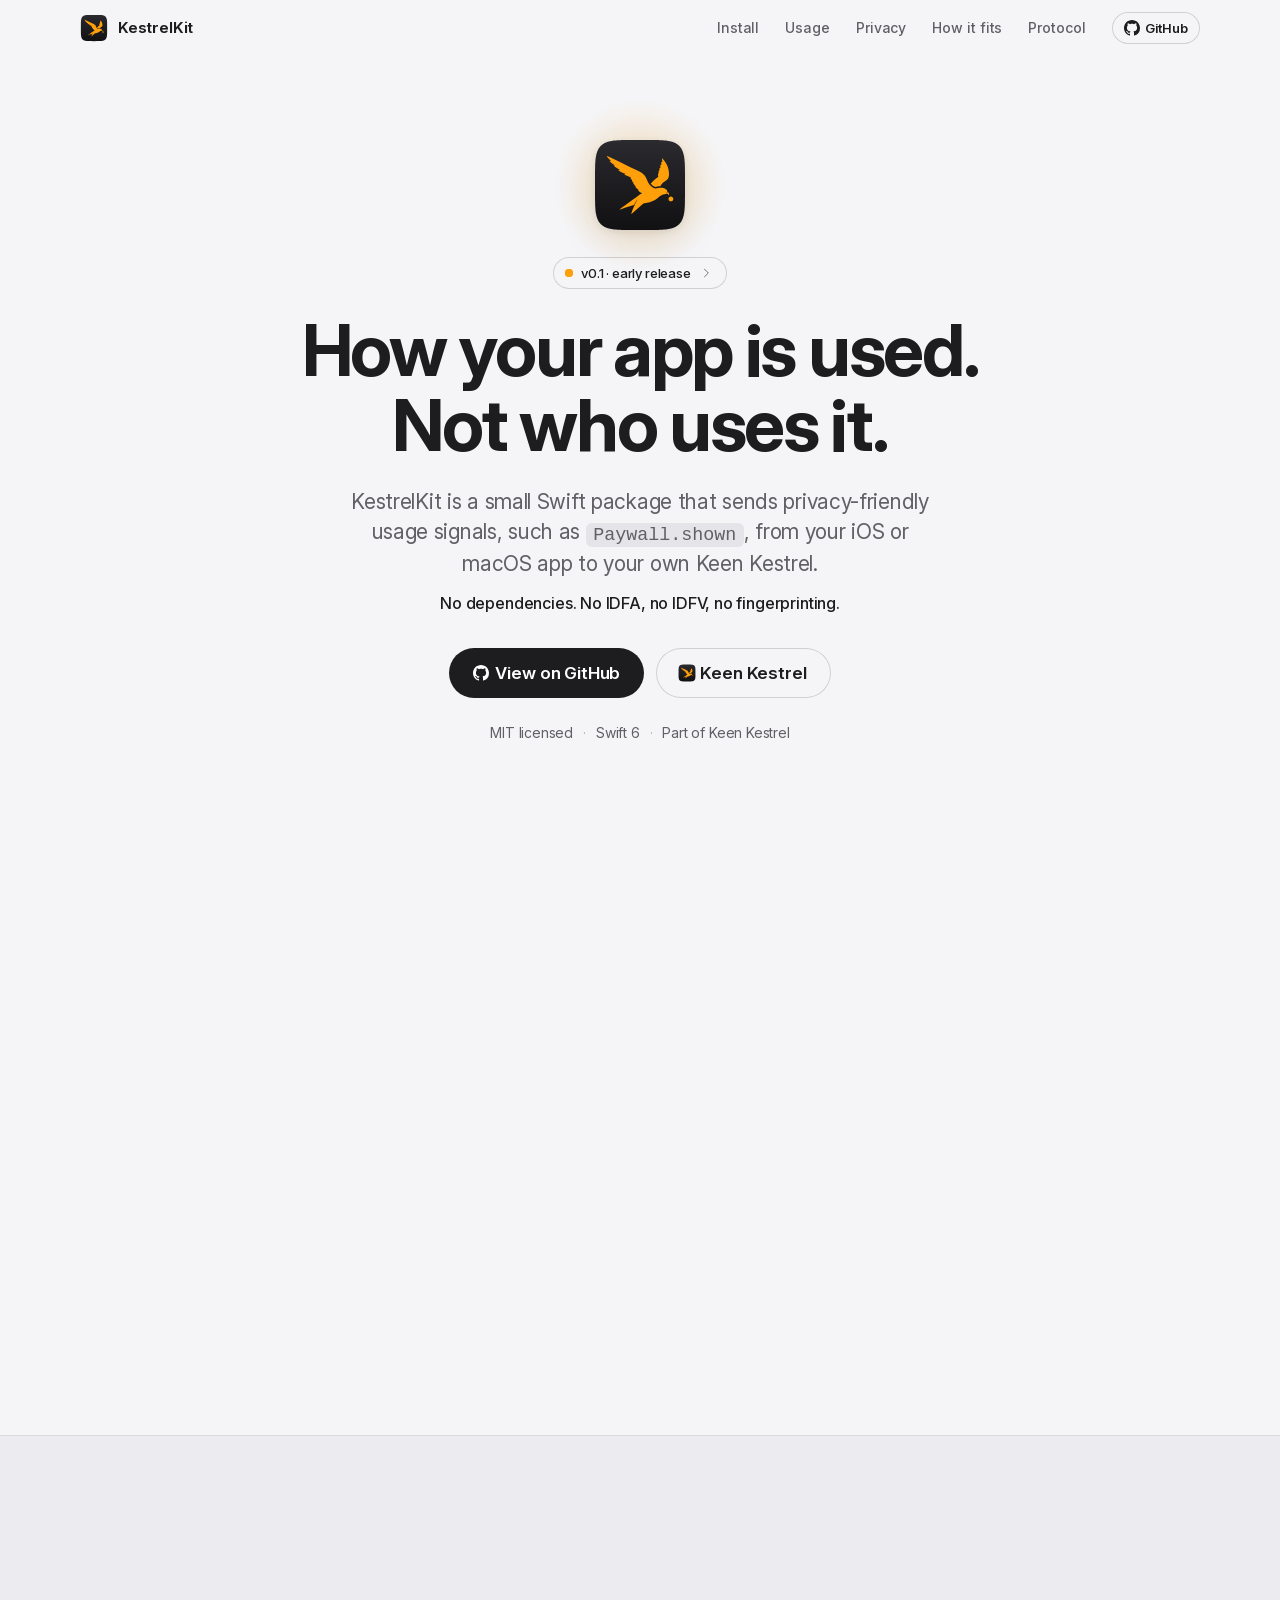
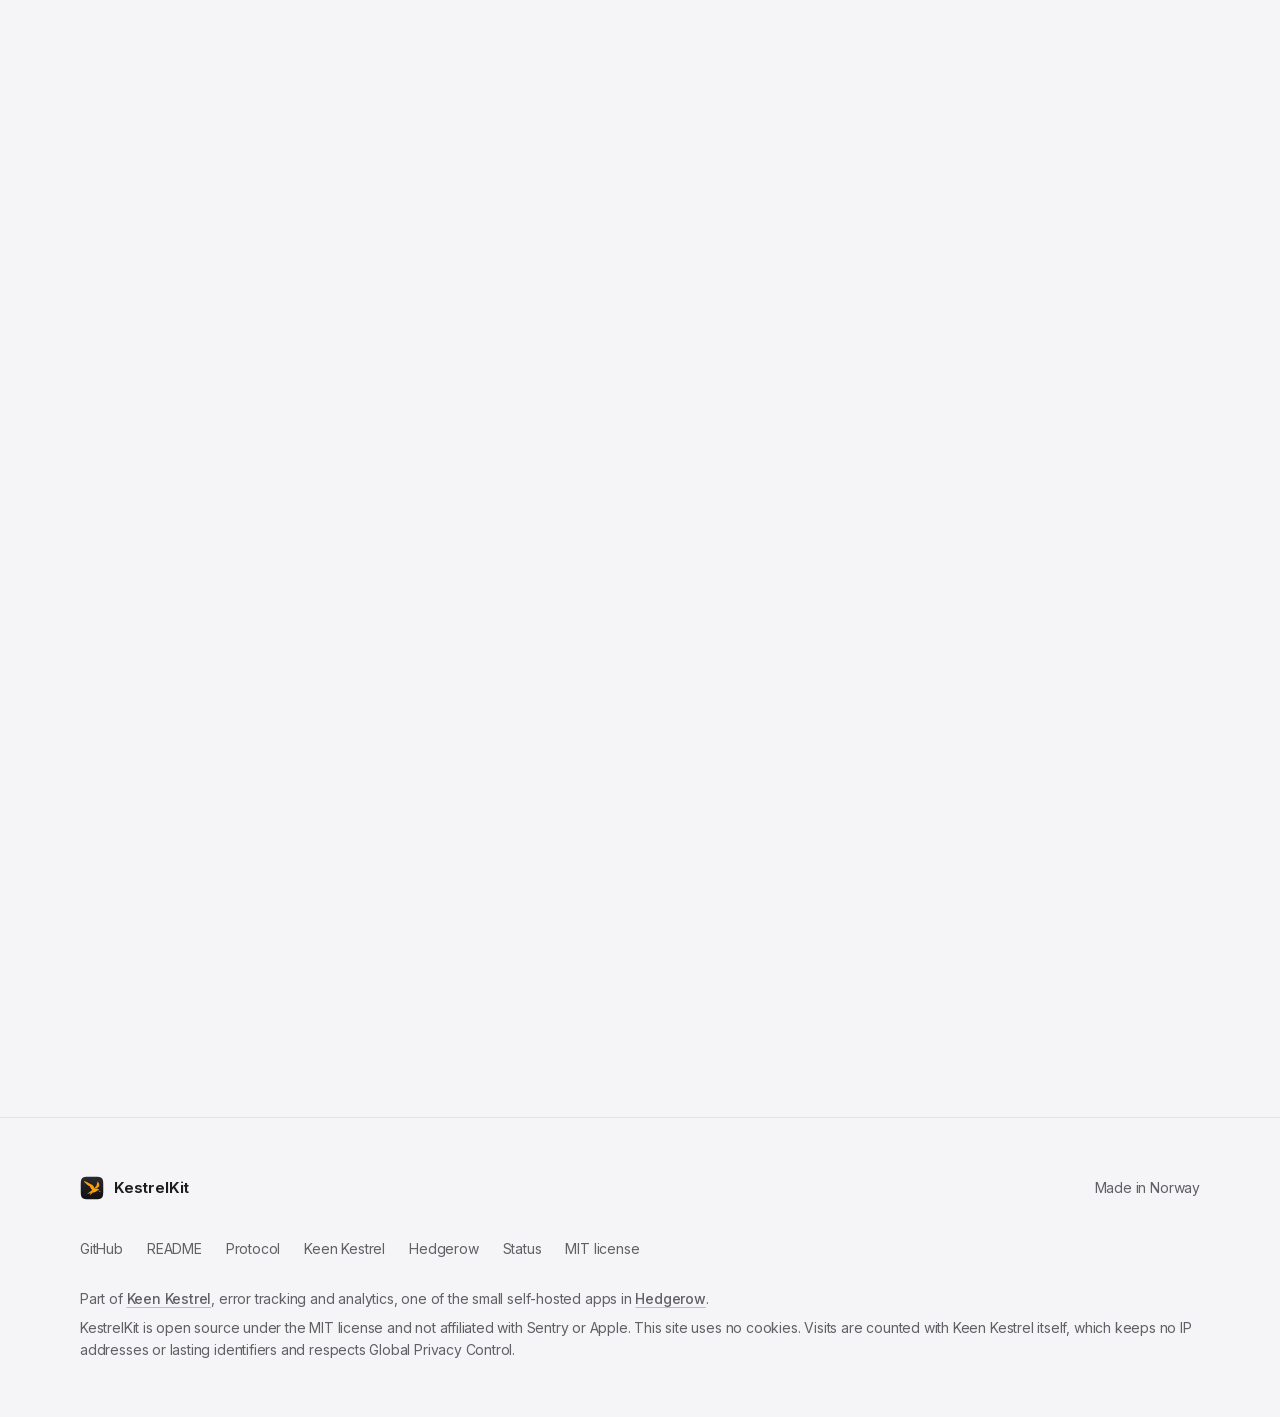
==== site/index.html @ 0e748fa4 "docs(site): add the KestrelKit landing page and Pages deploy A one-page site for https://hedgerow.to" ====
<!doctype html>
<html lang="en">
  <head>
    <meta charset="utf-8" />
    <meta name="viewport" content="width=device-width, initial-scale=1, viewport-fit=cover" />
    <meta
      http-equiv="Content-Security-Policy"
      content="default-src 'none'; script-src 'self' 'sha256-WZRJfWvsnNCPcxzZwvyhovnZGqhZaC+8gPGPRbx6wTk=' https://kestrel.hedgerow.tools; style-src 'self'; img-src 'self'; font-src 'self'; connect-src https://kestrel.hedgerow.tools; base-uri 'self'; form-action 'none'"
    />
    <title>KestrelKit — privacy-friendly app analytics for Keen Kestrel</title>
    <meta
      name="description"
      content="KestrelKit is a small Swift package with no dependencies that sends privacy-friendly usage signals from your iOS or macOS app to your own Keen Kestrel. Early release."
    />
    <script>document.documentElement.classList.add("js");</script>
    <link rel="canonical" href="https://hedgerow.tools/KestrelKit/" />
    <link rel="icon" href="favicon.svg" type="image/svg+xml" />
    <link rel="icon" href="favicon.png" type="image/png" sizes="48x48" />
    <link rel="apple-touch-icon" href="apple-touch-icon.png" />
    <meta name="color-scheme" content="light dark" />
    <meta name="theme-color" content="#0b0b0d" media="(prefers-color-scheme: dark)" />
    <meta name="theme-color" content="#f5f5f7" media="(prefers-color-scheme: light)" />
    <meta property="og:type" content="website" />
    <meta property="og:url" content="https://hedgerow.tools/KestrelKit/" />
    <meta property="og:site_name" content="KestrelKit" />
    <meta property="og:title" content="KestrelKit — privacy-friendly app analytics for Keen Kestrel" />
    <meta
      property="og:description"
      content="A dependency-free Swift package that sends usage signals from your app to your own Keen Kestrel. No IDFA, no IDFV, works offline. Early release."
    />
    <meta property="og:image" content="https://hedgerow.tools/KestrelKit/og-image.png" />
    <meta property="og:image:type" content="image/png" />
    <meta property="og:image:width" content="1200" />
    <meta property="og:image:height" content="630" />
    <meta property="og:image:alt" content="The Keen Kestrel logo, an amber kestrel on a dark tile, with the tagline “Know what broke. See how it’s used.”" />
    <meta name="twitter:card" content="summary_large_image" />
    <meta name="twitter:title" content="KestrelKit — privacy-friendly app analytics for Keen Kestrel" />
    <meta
      name="twitter:description"
      content="A dependency-free Swift package that sends usage signals from your app to your own Keen Kestrel. No IDFA, no IDFV, works offline. Early release."
    />
    <meta name="twitter:image" content="https://hedgerow.tools/KestrelKit/og-image.png" />
    <link rel="preload" href="fonts/InterVariable.woff2" as="font" type="font/woff2" crossorigin />
    <link rel="stylesheet" href="styles.css" />
    <script type="application/ld+json">
      {
        "@context": "https://schema.org",
        "@type": "SoftwareSourceCode",
        "name": "KestrelKit",
        "description": "A Swift package with no dependencies that sends privacy-friendly app analytics signals to a self-hosted Keen Kestrel. Early release.",
        "url": "https://hedgerow.tools/KestrelKit/",
        "codeRepository": "https://github.com/Ferdinand99/KestrelKit",
        "programmingLanguage": "Swift",
        "runtimePlatform": "iOS, macOS, tvOS, watchOS, visionOS",
        "image": "https://hedgerow.tools/KestrelKit/og-image.png",
        "license": "https://github.com/Ferdinand99/KestrelKit/blob/main/LICENSE",
        "sameAs": ["https://github.com/Ferdinand99/KestrelKit"]
      }
    </script>
    <script src="app.js" defer></script>
    <script defer src="https://kestrel.hedgerow.tools/js/k.js" data-key="90daafcccde19016b43c733b040b6863"></script>
  </head>
  <body>
    <svg width="0" height="0" class="vh" aria-hidden="true" focusable="false">
      <symbol id="gh" viewBox="0 0 16 16">
        <path d="M8 0C3.58 0 0 3.58 0 8c0 3.54 2.29 6.53 5.47 7.59.4.07.55-.17.55-.38 0-.19-.01-.82-.01-1.49-2.01.37-2.53-.49-2.69-.94-.09-.23-.48-.94-.82-1.13-.28-.15-.68-.52-.01-.53.63-.01 1.08.58 1.23.82.72 1.21 1.87.87 2.33.66.07-.52.28-.87.51-1.07-1.78-.2-3.64-.89-3.64-3.95 0-.87.31-1.59.82-2.15-.08-.2-.36-1.02.08-2.12 0 0 .67-.21 2.2.82.64-.18 1.32-.27 2-.27.68 0 1.36.09 2 .27 1.53-1.04 2.2-.82 2.2-.82.44 1.1.16 1.92.08 2.12.51.56.82 1.27.82 2.15 0 3.07-1.87 3.75-3.65 3.95.29.25.54.73.54 1.48 0 1.07-.01 1.93-.01 2.2 0 .21.15.46.55.38A8.01 8.01 0 0 0 16 8c0-4.42-3.58-8-8-8z" />
      </symbol>
    </svg>

    <a class="skip" href="#main">Skip to content</a>

    <header class="topbar" id="top">
      <div class="wrap topbar-inner">
        <a class="brand" href="#top">
          <img src="favicon.svg" alt="" width="28" height="28" />
          <span>KestrelKit</span>
        </a>

        <button class="nav-toggle" type="button" aria-label="Menu" aria-expanded="false" aria-controls="topnav" hidden>
          <span></span><span></span>
        </button>

        <nav class="topnav" id="topnav" aria-label="Main">
          <a class="topnav-link" href="#install">Install</a>
          <a class="topnav-link" href="#usage">Usage</a>
          <a class="topnav-link" href="#privacy">Privacy</a>
          <a class="topnav-link" href="#fit">How it fits</a>
          <a class="topnav-link" href="https://github.com/Ferdinand99/KestrelKit/blob/main/docs/protocol.md">Protocol</a>
          <a class="btn btn-ghost btn-sm" href="https://github.com/Ferdinand99/KestrelKit" aria-label="KestrelKit on GitHub">
            <svg class="gh-mark" aria-hidden="true"><use href="#gh"></use></svg>
            <span>GitHub</span>
          </a>
        </nav>
      </div>
    </header>

    <main id="main">
      <!-- Hero ============================================================ -->
      <section class="hero" aria-labelledby="hero-title">
        <div class="wrap">
          <div class="hero-copy">
            <div class="hero-icon">
              <img src="favicon.svg" width="96" height="96" alt="" />
            </div>
            <a class="live-pill" href="#install">
              <span class="dot is-live" aria-hidden="true"></span>
              <span>v0.1 · early release</span>
              <svg class="icon" aria-hidden="true"><use href="assets/icons.svg#chevron-right"></use></svg>
            </a>
            <h1 class="display" id="hero-title">How your app is used.<br class="br-wide" /> Not who uses it.</h1>
            <p class="lead">
              KestrelKit is a small Swift package that sends privacy-friendly usage signals, such as
              <code>Paywall.shown</code>, from your iOS or macOS app to your own Keen Kestrel.
            </p>
            <p class="hero-fine">No dependencies. No IDFA, no IDFV, no fingerprinting.</p>
            <div class="hero-actions">
              <a class="btn btn-primary btn-lg" href="https://github.com/Ferdinand99/KestrelKit">
                <svg class="gh-mark" aria-hidden="true"><use href="#gh"></use></svg>
                <span>View on GitHub</span>
              </a>
              <a class="btn btn-ghost btn-lg" href="https://hedgerow.tools/Keen-Kestrel/">
                <img src="favicon.svg" class="icon" alt="" width="20" height="20" />
                <span>Keen Kestrel</span>
              </a>
            </div>
            <p class="hero-meta"><span>MIT licensed</span><span>Swift 6</span><span>Part of Keen Kestrel</span></p>
          </div>
        </div>
      </section>

      <!-- Install ========================================================= -->
      <section class="section" id="install" aria-labelledby="install-title">
        <div class="wrap">
          <div class="split">
            <header class="split-copy reveal">
              <p class="eyebrow">Install</p>
              <h2 class="headline" id="install-title">One package, nothing else.</h2>
              <p class="sub">
                In Xcode, choose <strong>File › Add Package Dependencies…</strong> and enter the
                repository URL, or add it to your <code>Package.swift</code>.
              </p>
              <ul class="chips sdk-chips" aria-label="Platforms">
                <li class="chip">iOS 15</li>
                <li class="chip">macOS 12</li>
                <li class="chip">tvOS 15</li>
                <li class="chip">watchOS 9</li>
                <li class="chip">visionOS 1</li>
              </ul>
              <p class="split-note">
                Swift 6 with strict concurrency, and a privacy manifest included. Needs
                <strong>Keen Kestrel v0.2</strong> or later, the first version with app analytics.
              </p>
            </header>

            <div class="split-art reveal">
              <div class="code-card">
                <div class="code-head">
                  <span>Xcode › Add Package Dependencies…</span>
                </div>
                <pre tabindex="0" role="region" translate="no" aria-label="The package URL"><code>https://github.com/Ferdinand99/KestrelKit</code></pre>
              </div>

              <div class="code-card">
                <div class="code-head">
                  <span>Package.swift</span>
                  <span class="pill status-accent"><span class="dot"></span>0.1.0</span>
                </div>
                <pre tabindex="0" role="region" translate="no" aria-label="Example: adding KestrelKit to Package.swift"><code>dependencies: [
    .package(url: <span class="s">"https://github.com/Ferdinand99/KestrelKit"</span>, from: <span class="s">"0.1.0"</span>),
],
targets: [
    .target(
        name: <span class="s">"MyApp"</span>,
        dependencies: [.product(name: <span class="s">"KestrelKit"</span>, package: <span class="s">"KestrelKit"</span>)]
    ),
]</code></pre>
              </div>
            </div>
          </div>
        </div>
      </section>

      <!-- Usage =========================================================== -->
      <section class="section section-alt" id="usage" aria-labelledby="usage-title">
        <div class="wrap">
          <div class="split">
            <header class="split-copy reveal">
              <p class="eyebrow">Usage</p>
              <h2 class="headline" id="usage-title">Configure once. Send signals.</h2>
              <p class="sub">
                Give KestrelKit your Kestrel’s address and the project’s key: the 32 hex characters at
                the start of the project’s DSN, on its settings page in Kestrel.
              </p>
              <p class="split-note">
                Every call returns at once and is safe from any thread. Signals are sent every
                30 seconds and when the app moves to the background; <code>await Kestrel.flush()</code>
                sends them right away. <code>App.launched</code> and <code>Session.started</code> are
                sent for you.
              </p>
              <p class="split-note">
                <strong>Kestrel.Configuration</strong> sets test mode, the flush interval, a default
                payload, the automatic signals and the size of the offline queue. The defaults suit
                most apps.
              </p>
            </header>

            <div class="split-art reveal">
              <div class="code-card">
                <div class="code-head">
                  <span>Quick start</span>
                </div>
                <pre tabindex="0" role="region" translate="no" aria-label="Example: configuring KestrelKit and sending signals"><code><span class="k">import</span> KestrelKit

Kestrel.configure(
    url: URL(string: <span class="s">"https://kestrel.example.com"</span>)!,
    key: <span class="s">"0123456789abcdef0123456789abcdef"</span>
)

Kestrel.signal(<span class="s">"Paywall.shown"</span>, payload: [<span class="s">"plan"</span>: <span class="s">"pro"</span>])
Kestrel.signal(<span class="s">"Export.finished"</span>, payload: [<span class="s">"pages"</span>: 12, <span class="s">"pdf"</span>: <span class="k">true</span>])</code></pre>
              </div>

              <div class="code-card">
                <div class="code-head">
                  <span>SwiftUI</span>
                </div>
                <pre tabindex="0" role="region" translate="no" aria-label="Example: configuring KestrelKit in a SwiftUI app"><code><span class="k">import</span> SwiftUI
<span class="k">import</span> KestrelKit

<span class="k">@main</span>
<span class="k">struct</span> MyApp: App {
    <span class="k">init</span>() {
        Kestrel.configure(
            url: URL(string: <span class="s">"https://kestrel.example.com"</span>)!,
            key: <span class="s">"0123456789abcdef0123456789abcdef"</span>,
            configuration: .init(defaultPayload: [<span class="s">"theme"</span>: <span class="s">"dark"</span>])
        )
    }

    <span class="k">var</span> body: <span class="k">some</span> Scene {
        WindowGroup { ContentView() }
    }
}</code></pre>
              </div>
            </div>
          </div>
        </div>
      </section>

      <!-- Privacy ========================================================= -->
      <section class="section" id="privacy" aria-labelledby="privacy-title">
        <div class="wrap">
          <header class="section-head reveal">
            <p class="eyebrow">Privacy</p>
            <h2 class="headline" id="privacy-title">Counts and trends, not profiles.</h2>
            <p class="sub">
              KestrelKit sends what a dashboard needs to count users, sessions, versions and devices,
              and nothing that says who someone is.
            </p>
          </header>

          <div class="ledger">
            <div class="card ledger-col reveal">
              <h4><svg class="icon" aria-hidden="true"><use href="assets/icons.svg#x-circle"></use></svg> Never collected</h4>
              <ul class="ticks">
                <li>The IDFA or the IDFV</li>
                <li>The device name, the user’s name or email</li>
                <li>Location or contacts</li>
                <li>Cookies, or anything to fingerprint a device</li>
                <li>IP addresses: Kestrel doesn’t store them</li>
              </ul>
            </div>
            <div class="card ledger-col reveal d1">
              <h4><svg class="icon" aria-hidden="true"><use href="assets/icons.svg#check-circle"></use></svg> What a signal holds</h4>
              <ul class="ticks">
                <li>Its type, your payload and the time it happened</li>
                <li>
                  A random install id: a UUID created once and kept in your app’s own defaults. Kestrel
                  stores only a keyed hash of it.
                </li>
                <li>A random session id, new at launch and after 5 minutes or more in the background</li>
                <li>The app’s bundle id, version and build</li>
                <li>Platform, OS version, hardware model (such as <code>iPhone16,2</code>) and locale</li>
                <li>Three flags: debug build, TestFlight, simulator</li>
              </ul>
            </div>
          </div>

          <ul class="grid grid-after">
            <li class="card feature reveal">
              <span class="list-icon"><svg class="icon" aria-hidden="true"><use href="assets/icons.svg#eye-off"></use></svg></span>
              <h3>Filtered on the device</h3>
              <p>
                Values that look like an email, a phone or card number, an IP address, a
                <code>Bearer</code> credential or a <code>token=…</code> secret become
                <code>[Filtered]</code>. Keys such as <code>ip</code> or <code>user_agent</code> are
                dropped. Kestrel applies the same rules again.
              </p>
            </li>
            <li class="card feature reveal d1">
              <span class="list-icon"><svg class="icon" aria-hidden="true"><use href="assets/icons.svg#sliders"></use></svg></span>
              <h3>Small payloads</h3>
              <p>
                At most 20 keys of up to 40 characters, with values of up to 200. Signal types use
                <code>A–Z a–z 0–9 . _ -</code>; other characters become <code>_</code>.
              </p>
            </li>
            <li class="card feature reveal d2">
              <span class="list-icon"><svg class="icon" aria-hidden="true"><use href="assets/icons.svg#pause"></use></svg></span>
              <h3>An opt-out switch</h3>
              <p>
                When <code>Kestrel.isEnabled</code> is <code>false</code>, nothing is stored or sent.
                Turning it off deletes the queued signals and the install id, and the choice is
                remembered. Nothing is sent before <code>configure</code> either.
              </p>
            </li>
            <li class="card feature reveal">
              <span class="list-icon"><svg class="icon" aria-hidden="true"><use href="assets/icons.svg#archive"></use></svg></span>
              <h3>Works offline</h3>
              <p>
                Signals wait in a small queue file in Application Support, excluded from backups, and
                go out when the network is back. By default up to 5,000 are kept; the oldest go first.
              </p>
            </li>
            <li class="card feature reveal d1">
              <span class="list-icon"><svg class="icon" aria-hidden="true"><use href="assets/icons.svg#upload"></use></svg></span>
              <h3>Sent in batches</h3>
              <p>
                Up to 100 signals or 256 KB a batch, gzipped when that makes it smaller. A busy or
                unreachable server gets a backoff from 30 seconds up to an hour, or its
                <code>Retry-After</code>.
              </p>
            </li>
            <li class="card feature reveal d2">
              <span class="list-icon"><svg class="icon" aria-hidden="true"><use href="assets/icons.svg#shield-check"></use></svg></span>
              <h3>A privacy manifest</h3>
              <p>
                <code>PrivacyInfo.xcprivacy</code> declares no tracking, and product interaction and a
                device id (the install id) used for analytics and not linked to the user.
              </p>
            </li>
          </ul>
        </div>
      </section>

      <!-- How it fits ===================================================== -->
      <section class="section" id="fit" aria-labelledby="fit-title">
        <div class="wrap">
          <div class="split">
            <header class="split-copy reveal">
              <p class="eyebrow">How it fits</p>
              <h2 class="headline" id="fit-title">Usage from KestrelKit. Crashes from Sentry’s SDK.</h2>
              <p class="sub">
                KestrelKit sends app signals to the App tab of
                <a href="https://hedgerow.tools/Keen-Kestrel/">Keen Kestrel</a>, the self-hosted error
                tracker and analytics tool. It doesn’t report crashes: for those, keep the official
                Sentry SDK and point its DSN at the same Kestrel project.
              </p>
              <p class="split-note">
                The key is the same in both, so one project gets errors and analytics. The wire format
                is in the <a href="https://github.com/Ferdinand99/KestrelKit/blob/main/docs/protocol.md">signals protocol</a>.
              </p>
            </header>

            <div class="split-art reveal">
              <div class="code-card">
                <div class="code-head">
                  <span>One Kestrel project, two SDKs</span>
                </div>
                <pre tabindex="0" role="region" translate="no" aria-label="Example: the Sentry SDK for crashes and KestrelKit for usage, with the same project key"><code><span class="c">// Crashes: the official Sentry SDK, with the project’s DSN</span>
SentrySDK.start { options <span class="k">in</span>
    options.dsn = <span class="s">"https://0123456789abcdef0123456789abcdef@kestrel.example.com/1"</span>
}

<span class="c">// Usage: KestrelKit, with the key from the same DSN</span>
Kestrel.configure(
    url: URL(string: <span class="s">"https://kestrel.example.com"</span>)!,
    key: <span class="s">"0123456789abcdef0123456789abcdef"</span>
)</code></pre>
              </div>

              <div class="callout status-info">
                <svg class="icon" aria-hidden="true"><use href="assets/icons.svg#info"></use></svg>
                <p>
                  <span class="callout-title">Test signals stay out of the way</span>
                  Signals from debug builds are sent with a debug flag, and Kestrel leaves them out of
                  its dashboards unless you include test signals.
                </p>
              </div>
            </div>
          </div>
        </div>
      </section>
    </main>

    <footer class="footer">
      <div class="wrap">
        <div class="footer-top">
          <a class="brand" href="#top">
            <img src="favicon.svg" alt="" width="24" height="24" loading="lazy" />
            <span>KestrelKit</span>
          </a>
          <span>Made in Norway</span>
        </div>
        <nav aria-label="Project links">
          <ul class="footer-links">
            <li><a href="https://github.com/Ferdinand99/KestrelKit">GitHub</a></li>
            <li><a href="https://github.com/Ferdinand99/KestrelKit#readme">README</a></li>
            <li><a href="https://github.com/Ferdinand99/KestrelKit/blob/main/docs/protocol.md">Protocol</a></li>
            <li><a href="https://hedgerow.tools/Keen-Kestrel/">Keen Kestrel</a></li>
            <li><a href="https://hedgerow.tools/">Hedgerow</a></li>
            <li><a href="https://status.hedgerow.tools/">Status</a></li>
            <li><a href="https://github.com/Ferdinand99/KestrelKit/blob/main/LICENSE">MIT license</a></li>
          </ul>
        </nav>
        <p class="sibling">
          Part of <a href="https://hedgerow.tools/Keen-Kestrel/">Keen Kestrel</a>, error tracking and
          analytics, one of the small self-hosted apps in <a href="https://hedgerow.tools/">Hedgerow</a>.
        </p>
        <p>
          KestrelKit is open source under the MIT license and not affiliated with Sentry or Apple. This
          site uses no cookies. Visits are counted with Keen Kestrel itself, which keeps no IP addresses
          or lasting identifiers and respects Global Privacy Control.
        </p>
      </div>
    </footer>
  </body>
</html>
---- site/styles.css ----
/* ==========================================================================
   KestrelKit — landing page
   Copied and trimmed from Keen Kestrel's site (site/styles.css there), so the
   package reads as part of Kestrel. No build step, no third-party requests.
   The tokens and components come from the family design system (Vigilant
   Vole's docs/design-system.md). The kestrel's amber is the accent.

    1. Font
    2. Tokens (family) + landing tokens
    3. Base
    4. Typography + display sizes
    5. Buttons
    6. Cards, icon tiles, pills, callouts, code, chips
    7. Landing: nav, hero, sections, feature grid, privacy ledger,
       split copy + code, footer, 404
    8. Motion, responsive, preferences
   ========================================================================== */

/* 1. Font ----------------------------------------------------------------- */
@font-face {
  font-family: "InterVariable";
  src: url("fonts/InterVariable.woff2") format("woff2");
  font-weight: 100 900;
  font-style: normal;
  font-display: swap;
}

/* 2. Tokens ----------------------------------------------------------------
   Same values as the app. light-dark(): first value light, second dark.
   The site follows the system theme. */
:root {
  color-scheme: light dark;

  /* Surfaces */
  --bg: light-dark(#f5f5f7, #0b0b0d);
  --bg-2: light-dark(#ececf0, #111113);
  --card: light-dark(#ffffff, #161618);
  --fill: light-dark(rgba(118, 118, 128, 0.12), rgba(118, 118, 128, 0.22));
  --fill-2: light-dark(rgba(118, 118, 128, 0.2), rgba(118, 118, 128, 0.32));
  --hover: light-dark(rgba(0, 0, 0, 0.035), rgba(255, 255, 255, 0.045));
  --pressed: light-dark(rgba(0, 0, 0, 0.07), rgba(255, 255, 255, 0.08));
  --line: light-dark(rgba(0, 0, 0, 0.08), rgba(255, 255, 255, 0.08));
  --line-strong: light-dark(rgba(0, 0, 0, 0.15), rgba(255, 255, 255, 0.14));

  /* Materials */
  --bar: light-dark(rgba(245, 245, 247, 0.76), rgba(11, 11, 13, 0.72));
  --blur-bar: blur(20px) saturate(180%);

  /* Text */
  --text: light-dark(#1d1d1f, #f5f5f7);
  /* Light muted is a shade darker than the app's #6e6e73, so grey text stays
     above 4.5:1 on --bg-2 and on --fill tints (code, pills) too. */
  --muted: light-dark(#606065, #a1a1a6);
  --faint: light-dark(#aeaeb2, #6e6e73); /* decorative only */
  --on-inverse: light-dark(#ffffff, #0b0b0d);

  /* Brand (the family's) — links, focus, selection. Use sparingly. */
  --brand: light-dark(#6656e8, #8b7dff);
  --brand-ring: light-dark(rgba(102, 86, 232, 0.22), rgba(139, 125, 255, 0.32));

  /* Accent: the kestrel's amber (#ff9f0a). Amber on a light background fails
     contrast, so text uses a darker amber there (5.6:1 on --bg, 5.0:1 on the
     amber tint); the bright amber is only decoration in the light theme. */
  --accent: #ff9f0a;
  --accent-text: light-dark(#8f5200, #ff9f0a);
  --accent-fill: light-dark(rgba(255, 159, 10, 0.16), rgba(255, 159, 10, 0.14));
  --accent-line: light-dark(rgba(176, 102, 0, 0.45), rgba(255, 159, 10, 0.45));
  --accent-glow: light-dark(rgba(255, 159, 10, 0.26), rgba(255, 159, 10, 0.2));

  /* Status (Apple system colours) */
  --ok: light-dark(#34c759, #30d158);
  --ok-text: light-dark(#1b7330, #30d158); /* 4.9:1 on --ok-fill over white */
  --ok-fill: light-dark(rgba(52, 199, 89, 0.14), rgba(48, 209, 88, 0.15));
  --warn: light-dark(#ffcc00, #ffd60a);
  --warn-text: light-dark(#8f5000, #ffd60a);
  --warn-fill: light-dark(rgba(255, 204, 0, 0.2), rgba(255, 214, 10, 0.14));
  --bad: light-dark(#ff3b30, #ff453a);
  --bad-text: light-dark(#d70015, #ff6961);
  --bad-fill: light-dark(rgba(255, 59, 48, 0.11), rgba(255, 69, 58, 0.16));
  --info: light-dark(#007aff, #0a84ff);
  --info-text: light-dark(#0062cc, #409cff);
  --info-fill: light-dark(rgba(0, 122, 255, 0.1), rgba(10, 132, 255, 0.18));
  --neutral: light-dark(#8e8e93, #8e8e93);
  --neutral-text: light-dark(#6e6e73, #a1a1a6);
  --neutral-fill: light-dark(rgba(118, 118, 128, 0.14), rgba(118, 118, 128, 0.24));

  /* Shadows */
  --shadow-color: light-dark(rgba(0, 0, 0, 0.08), rgba(0, 0, 0, 0.5));
  --shadow-card: 0 1px 2px light-dark(rgba(0, 0, 0, 0.04), rgba(0, 0, 0, 0));
  --shadow-pop: 0 10px 30px -6px var(--shadow-color), 0 2px 6px light-dark(rgba(0, 0, 0, 0.06), rgba(0, 0, 0, 0.3));
  --shadow-sheet: 0 30px 80px -20px light-dark(rgba(0, 0, 0, 0.3), rgba(0, 0, 0, 0.8));

  /* Type */
  --font: "InterVariable", "Inter", system-ui, -apple-system, "Segoe UI", Roboto, "Helvetica Neue", Arial, sans-serif;
  --mono: ui-monospace, "SF Mono", "JetBrains Mono", Menlo, Consolas, monospace;

  /* Spacing (4px grid) */
  --sp-1: 0.25rem;
  --sp-2: 0.5rem;
  --sp-3: 0.75rem;
  --sp-4: 1rem;
  --sp-5: 1.25rem;
  --sp-6: 1.5rem;
  --sp-8: 2rem;
  --sp-10: 2.5rem;
  --sp-12: 3rem;
  --sp-16: 4rem;

  /* Radii */
  --r-xs: 6px;
  --r-sm: 10px;
  --r-md: 14px;
  --r-lg: 18px;
  --r-xl: 22px;
  --r-full: 999px;

  /* Layout */
  --wrap: 1120px;
  --gutter: 24px;
  --topbar-h: 56px;
  --safe-top: env(safe-area-inset-top, 0px);
  --safe-left: env(safe-area-inset-left, 0px);
  --safe-right: env(safe-area-inset-right, 0px);

  /* Motion */
  --ease-out: cubic-bezier(0.23, 1, 0.32, 1);
  --dur-press: 120ms;
  --dur-ui: 200ms;

  /* Layers */
  --z-nav: 50;
  --z-skip: 120;

  /* Landing only: section rhythm, reveal */
  --section: 128px;
  --dur-reveal: 600ms;
  --stagger: 60ms;
}

/* Status mapping — one class sets the trio every status-aware component reads. */
.status-up {
  --status: var(--ok);
  --status-text: var(--ok-text);
  --status-fill: var(--ok-fill);
}
.status-down {
  --status: var(--bad);
  --status-text: var(--bad-text);
  --status-fill: var(--bad-fill);
}
.status-warning {
  --status: var(--warn);
  --status-text: var(--warn-text);
  --status-fill: var(--warn-fill);
}
.status-info {
  --status: var(--info);
  --status-text: var(--info-text);
  --status-fill: var(--info-fill);
}
.status-none {
  --status: var(--neutral);
  --status-text: var(--neutral-text);
  --status-fill: var(--neutral-fill);
}
.status-accent {
  --status: var(--accent);
  --status-text: var(--accent-text);
  --status-fill: var(--accent-fill);
}

/* 3. Base ----------------------------------------------------------------- */
*,
*::before,
*::after {
  box-sizing: border-box;
}
html {
  -webkit-text-size-adjust: 100%;
  -webkit-tap-highlight-color: transparent;
  scroll-padding-top: calc(var(--topbar-h) + 16px);
  overflow-x: clip;
  background: var(--bg);
}
@media (prefers-reduced-motion: no-preference) {
  html:focus-within {
    scroll-behavior: smooth;
  }
}
body {
  margin: 0;
  overflow-x: clip;
  background: var(--bg);
  color: var(--text);
  font-family: var(--font);
  font-size: 1.0625rem;
  line-height: 1.55;
  letter-spacing: -0.011em;
  font-optical-sizing: auto;
  -webkit-font-smoothing: antialiased;
  -moz-osx-font-smoothing: grayscale;
  text-rendering: optimizeLegibility;
}
img,
svg {
  display: block;
  max-width: 100%;
}
img {
  height: auto;
}
[hidden] {
  display: none !important;
}
::selection {
  background: var(--brand-ring);
}
:focus-visible {
  outline: 2px solid var(--brand);
  outline-offset: 2px;
}
a {
  color: var(--brand);
  text-decoration-line: underline;
  text-decoration-color: color-mix(in srgb, var(--brand) 40%, transparent);
  text-decoration-thickness: 1px;
  text-underline-offset: 3px;
}
@media (hover: hover) and (pointer: fine) {
  a:hover {
    text-decoration-color: currentColor;
  }
}
button,
a,
summary {
  touch-action: manipulation;
}
button,
.btn {
  -webkit-user-select: none;
  user-select: none;
}
p,
ul,
ol,
dl,
dd,
figure {
  margin: 0;
}

/* Icons (sprite: assets/icons.svg) */
.icon {
  flex: none;
  width: 1.25em;
  height: 1.25em;
  fill: none;
  stroke: currentColor;
  stroke-width: 1.5;
  stroke-linecap: round;
  stroke-linejoin: round;
}

/* 4. Typography ------------------------------------------------------------ */
h1,
h2,
h3,
h4 {
  margin: 0;
  color: var(--text);
  text-wrap: balance;
}
h3 {
  font-size: 1.0625rem;
  font-weight: 600;
  line-height: 1.35;
  letter-spacing: -0.013em;
}
.muted {
  color: var(--muted);
}
.vh {
  position: absolute !important;
  width: 1px;
  height: 1px;
  margin: -1px;
  padding: 0;
  overflow: hidden;
  clip: rect(0 0 0 0);
  white-space: nowrap;
  border: 0;
}
.skip {
  position: fixed;
  left: 16px;
  top: -100px;
  z-index: var(--z-skip);
  padding: 10px 16px;
  border-radius: var(--r-sm);
  background: var(--text);
  color: var(--on-inverse);
  font-weight: 600;
  text-decoration: none;
}
.skip:focus {
  top: calc(var(--safe-top) + 10px);
}

.display {
  font-size: clamp(2.5rem, 6.4vw, 4.5rem);
  font-weight: 700;
  line-height: 1.04;
  letter-spacing: -0.032em;
}
.headline {
  font-size: clamp(1.875rem, 4.2vw, 3rem);
  font-weight: 700;
  line-height: 1.08;
  letter-spacing: -0.027em;
}
.title {
  font-size: clamp(1.5rem, 2.6vw, 1.875rem);
  font-weight: 650;
  line-height: 1.15;
  letter-spacing: -0.021em;
}
.lead {
  color: var(--muted);
  font-size: clamp(1.125rem, 1.8vw, 1.3125rem);
  line-height: 1.45;
  letter-spacing: -0.014em;
  text-wrap: pretty;
}
.sub {
  margin-top: var(--sp-4);
  color: var(--muted);
  font-size: 1.125rem;
  line-height: 1.5;
  letter-spacing: -0.013em;
  text-wrap: pretty;
}

/* 5. Buttons (app) -------------------------------------------------------- */
.btn {
  --btn-bg: var(--fill);
  --btn-fg: var(--text);
  --btn-hover: var(--fill-2);
  position: relative;
  display: inline-flex;
  align-items: center;
  justify-content: center;
  gap: 6px;
  min-height: 40px;
  padding: 0 16px;
  border: 0;
  border-radius: var(--r-full);
  background: var(--btn-bg);
  color: var(--btn-fg);
  font: inherit;
  font-size: 0.9375rem;
  font-weight: 600;
  letter-spacing: -0.009em;
  line-height: 1.1;
  white-space: nowrap;
  text-decoration: none;
  cursor: pointer;
  transition:
    transform var(--dur-press) var(--ease-out),
    background-color var(--dur-ui) ease,
    color var(--dur-ui) ease,
    box-shadow var(--dur-ui) ease;
}
.btn:active {
  transform: scale(0.97);
}
.btn .icon {
  width: 18px;
  height: 18px;
  margin-inline: -2px;
}
@media (hover: hover) and (pointer: fine) {
  .btn:hover {
    background: var(--btn-hover);
  }
}
.btn-primary {
  --btn-bg: var(--text);
  --btn-fg: var(--on-inverse);
  --btn-hover: color-mix(in srgb, var(--text) 84%, var(--bg));
}
.btn-ghost {
  --btn-bg: transparent;
  --btn-hover: var(--hover);
  box-shadow: inset 0 0 0 1px var(--line-strong);
}
.btn-sm {
  min-height: 32px;
  padding: 0 12px;
  font-size: 0.8125rem;
  gap: 5px;
}
.btn-sm .icon {
  width: 16px;
  height: 16px;
}
.btn-lg {
  min-height: 50px;
  padding: 0 24px;
  font-size: 1.0625rem;
}
@media (pointer: coarse) {
  .btn {
    min-height: 44px;
  }
  .btn-sm {
    min-height: 36px;
  }
  .btn-sm::before {
    content: "";
    position: absolute;
    inset: -4px;
  }
}

/* 6. App components -------------------------------------------------------- */
.card {
  min-width: 0;
  padding: var(--sp-5);
  border: 1px solid var(--line);
  border-radius: var(--r-lg);
  background: var(--card);
  box-shadow: var(--shadow-card);
}

/* Icon tile (from the app's inset grouped list) */
.list-icon {
  display: grid;
  place-items: center;
  flex: none;
  width: 32px;
  height: 32px;
  border-radius: 8px;
  background: var(--status-fill, var(--fill));
  color: var(--status-text, var(--text));
}
.list-icon .icon {
  width: 18px;
  height: 18px;
}

/* Status dot, pill */
.dot {
  position: relative;
  flex: none;
  display: inline-block;
  width: 8px;
  height: 8px;
  border-radius: 50%;
  background: var(--status, var(--neutral));
}
.dot.is-live::after {
  content: "";
  position: absolute;
  inset: 0;
  border-radius: 50%;
  background: var(--status, var(--accent));
  animation: kk-pulse 2s var(--ease-out) infinite;
}
.pill {
  display: inline-flex;
  align-items: center;
  gap: 6px;
  height: 24px;
  padding: 0 10px 0 9px;
  border-radius: var(--r-full);
  background: var(--status-fill, var(--fill));
  color: var(--status-text, var(--muted));
  font-size: 0.75rem;
  font-weight: 600;
  letter-spacing: 0;
  line-height: 1;
  white-space: nowrap;
}
.pill .dot {
  width: 7px;
  height: 7px;
}
.pill-lg {
  height: 28px;
  padding: 0 12px 0 10px;
  font-size: 0.8125rem;
}

/* Callout */
.callout {
  display: flex;
  align-items: flex-start;
  gap: var(--sp-3);
  padding: 14px 16px;
  border-radius: var(--r-md);
  background: var(--status-fill, var(--fill));
  color: var(--text);
  font-size: 0.875rem;
  line-height: 1.45;
}
.callout > .icon {
  width: 20px;
  height: 20px;
  color: var(--status-text, var(--muted));
}
.callout-title {
  display: block;
  font-weight: 600;
}

/* Code */
code {
  padding: 0.1em 0.4em;
  border-radius: var(--r-xs);
  background: var(--fill);
  font-family: var(--mono);
  font-size: 0.875em;
  letter-spacing: 0;
  overflow-wrap: anywhere;
}
code.nw {
  white-space: nowrap;
}

/* Chips */
.chips {
  display: flex;
  flex-wrap: wrap;
  gap: var(--sp-2);
  margin: 0;
  padding: 0;
  list-style: none;
}
.chip {
  display: inline-flex;
  align-items: center;
  gap: 6px;
  min-height: 32px;
  padding: 0 14px;
  border-radius: var(--r-full);
  box-shadow: inset 0 0 0 1px var(--line-strong);
  color: var(--text);
  font-size: 0.8125rem;
  font-weight: 500;
  white-space: nowrap;
}

/* 7. Landing ---------------------------------------------------------------- */
.wrap {
  width: 100%;
  max-width: calc(var(--wrap) + 2 * var(--gutter));
  margin-inline: auto;
  padding-left: max(var(--gutter), var(--safe-left));
  padding-right: max(var(--gutter), var(--safe-right));
}

/* Nav: the app's glass top bar. Hairline appears once content is under it. */
.topbar {
  position: sticky;
  top: 0;
  z-index: var(--z-nav);
  padding-top: var(--safe-top);
  background: var(--bar);
  -webkit-backdrop-filter: var(--blur-bar);
  backdrop-filter: var(--blur-bar);
  border-bottom: 1px solid var(--line);
  transition: border-color var(--dur-ui) ease;
}
.js .topbar:not(.is-scrolled):not(.menu-open) {
  border-bottom-color: transparent;
}
@supports not ((backdrop-filter: blur(1px)) or (-webkit-backdrop-filter: blur(1px))) {
  .topbar {
    background: var(--bg);
  }
}
.topbar-inner {
  display: flex;
  align-items: center;
  gap: var(--sp-6);
  height: var(--topbar-h);
}
.brand {
  display: inline-flex;
  align-items: center;
  gap: 10px;
  min-height: 44px;
  color: var(--text);
  font-size: 0.9375rem;
  font-weight: 650;
  letter-spacing: -0.012em;
  text-decoration: none;
  white-space: nowrap;
}
.brand img {
  flex: none;
  width: 28px;
  height: 28px;
}
.topnav {
  display: flex;
  align-items: center;
  gap: 2px;
  margin-left: auto;
}
.topnav-link {
  display: inline-flex;
  align-items: center;
  min-height: 34px;
  padding: 0 12px;
  border-radius: var(--r-full);
  color: var(--muted);
  font-size: 0.875rem;
  font-weight: 500;
  letter-spacing: -0.006em;
  text-decoration: none;
  white-space: nowrap;
  transition:
    color var(--dur-ui) ease,
    background-color var(--dur-ui) ease;
}
.topnav-link[aria-current="true"] {
  background: var(--fill);
  color: var(--text);
}
@media (hover: hover) and (pointer: fine) {
  .topnav-link:hover {
    color: var(--text);
  }
}
.topnav .btn {
  margin-left: var(--sp-3);
}
.gh-mark {
  width: 16px;
  height: 16px;
  fill: currentColor;
}
.nav-toggle {
  display: none;
  position: relative;
  width: 44px;
  height: 44px;
  margin-left: auto;
  margin-right: -10px;
  padding: 0;
  border: 0;
  background: none;
  color: var(--text);
  cursor: pointer;
}
.nav-toggle span {
  position: absolute;
  left: 13px;
  width: 18px;
  height: 1.5px;
  border-radius: 1px;
  background: currentColor;
  transition: transform var(--dur-ui) var(--ease-out);
}
.nav-toggle span:first-child {
  top: 18px;
}
.nav-toggle span:last-child {
  top: 24.5px;
}
.nav-toggle[aria-expanded="true"] span:first-child {
  transform: translateY(3.25px) rotate(45deg);
}
.nav-toggle[aria-expanded="true"] span:last-child {
  transform: translateY(-3.25px) rotate(-45deg);
}

/* Sections */
.section {
  padding: var(--section) 0;
}
.section + .section:not(.section-alt) {
  padding-top: 0;
}
.section-alt {
  background: var(--bg-2);
  border-block: 1px solid var(--line);
}
.section-alt + .section:not(.section-alt) {
  padding-top: var(--section);
}
.section-head {
  max-width: 42rem;
  margin-bottom: var(--sp-16);
}
.section-head.center {
  margin-inline: auto;
  text-align: center;
}

/* Hero */
.hero {
  position: relative;
  padding: 80px 0 0;
  overflow-x: clip;
  text-align: center;
}
.hero-icon {
  position: relative;
  width: 96px;
  height: 96px;
  margin: 0 auto var(--sp-6);
}
/* The kestrel's own glow, spilling past the tile */
.hero-icon::before {
  content: "";
  position: absolute;
  inset: -70%;
  z-index: -1;
  background: radial-gradient(closest-side, var(--accent-glow), transparent 75%);
  pointer-events: none;
}
.hero-icon img {
  width: 96px;
  height: 96px;
  /* The tile is a squircle with transparent corners, so the shadow follows
     its shape rather than a box */
  filter: drop-shadow(0 10px 18px var(--shadow-color)) drop-shadow(0 2px 4px var(--shadow-color));
}
.hero .lead {
  max-width: 38rem;
  margin: var(--sp-6) auto 0;
}
.hero-fine {
  margin-top: var(--sp-3);
  color: var(--text);
  font-size: 1rem;
  font-weight: 500;
  letter-spacing: -0.011em;
}
.hero-actions {
  display: flex;
  flex-wrap: wrap;
  justify-content: center;
  gap: var(--sp-3);
  margin-top: var(--sp-8);
}
.hero-meta {
  display: flex;
  flex-wrap: wrap;
  justify-content: center;
  align-items: center;
  gap: 4px 0;
  margin-top: var(--sp-6);
  color: var(--muted);
  font-size: 0.875rem;
}
.hero-meta > * + *::before {
  content: "·";
  margin: 0 10px;
  color: var(--faint);
}

/* Release pill in the hero */
.live-pill {
  display: inline-flex;
  align-items: center;
  gap: 8px;
  margin-bottom: var(--sp-6);
  padding: 6px 14px 6px 12px;
  border-radius: var(--r-full);
  box-shadow: inset 0 0 0 1px var(--line-strong);
  color: var(--text);
  font-size: 0.8125rem;
  font-weight: 500;
  text-decoration: none;
}
.live-pill .dot {
  --status: var(--accent);
}
.live-pill .icon {
  width: 14px;
  height: 14px;
  color: var(--muted);
  stroke-width: 2;
}

/* Feature grid */
.grid {
  display: grid;
  grid-template-columns: repeat(3, minmax(0, 1fr));
  gap: var(--sp-4);
  margin: 0;
  padding: 0;
  list-style: none;
}
.feature {
  display: flex;
  flex-direction: column;
  gap: var(--sp-2);
  padding: var(--sp-6);
}
.feature .list-icon {
  margin-bottom: var(--sp-3);
}
.feature p {
  color: var(--muted);
  font-size: 0.9375rem;
  text-wrap: pretty;
}

/* Feature grid below the privacy ledger */
.grid-after {
  margin-top: var(--sp-4);
}

/* Small helpers */
.mono {
  font-family: var(--mono);
  letter-spacing: 0;
}
.eyebrow {
  margin-bottom: var(--sp-3);
  color: var(--accent-text);
  font-size: 0.9375rem;
  font-weight: 600;
  letter-spacing: -0.006em;
}


/* Privacy: what is never collected and what a signal holds */
.ledger-col h4 {
  font-size: 1.0625rem;
  font-weight: 600;
  line-height: 1.3;
  letter-spacing: -0.013em;
}
.ledger {
  display: grid;
  grid-template-columns: repeat(2, minmax(0, 1fr));
  gap: var(--sp-4);
  margin-top: var(--sp-4);
}
.ledger-col {
  padding: var(--sp-6);
}
.ledger-col h4 {
  display: flex;
  align-items: center;
  gap: 8px;
  margin-bottom: var(--sp-4);
}
.ledger-col h4 .icon {
  width: 22px;
  height: 22px;
  color: var(--info-text);
}
.ledger-col:first-child h4 .icon {
  color: var(--ok-text);
}
.ticks {
  display: grid;
  gap: 10px;
  margin: 0;
  padding: 0;
  list-style: none;
  color: var(--muted);
  font-size: 0.9375rem;
}
.ticks li {
  position: relative;
  padding-left: 20px;
  text-wrap: pretty;
}
.ticks li::before {
  content: "";
  position: absolute;
  left: 2px;
  top: 0.62em;
  width: 6px;
  height: 6px;
  border-radius: 50%;
  background: var(--faint);
}

/* Split: copy on the left, code on the right */
.split {
  display: grid;
  grid-template-columns: minmax(0, 5fr) minmax(0, 7fr);
  gap: 72px;
  align-items: start;
}
.split-copy .sub {
  max-width: 32rem;
}
.sdk-chips {
  margin-top: var(--sp-8);
}
.split-note {
  max-width: 30rem;
  margin-top: var(--sp-6);
  color: var(--muted);
  font-size: 0.9375rem;
}
.split-note strong {
  color: var(--text);
  font-weight: 600;
}
.split-art {
  display: flex;
  flex-direction: column;
  gap: var(--sp-4);
  min-width: 0;
}
.code-card {
  min-width: 0;
  border: 1px solid var(--line);
  border-radius: var(--r-lg);
  background: var(--card);
  box-shadow: var(--shadow-card);
  overflow: hidden;
}
.code-head {
  display: flex;
  align-items: center;
  justify-content: space-between;
  gap: var(--sp-3);
  min-height: 44px;
  padding: 6px 12px 6px 16px;
  border-bottom: 1px solid var(--line);
  font-size: 0.875rem;
  font-weight: 600;
}
pre {
  margin: 0;
  padding: var(--sp-4) var(--sp-5);
  overflow-x: auto;
  color: var(--text);
  font-family: var(--mono);
  font-size: 0.8125rem;
  line-height: 1.7;
  letter-spacing: 0;
  tab-size: 4;
}
pre:focus-visible {
  outline-offset: -2px;
}
pre code {
  padding: 0;
  background: none;
  font-size: inherit;
  overflow-wrap: normal;
}
pre .c {
  color: var(--muted);
}
pre .k {
  color: var(--brand);
}
pre .s {
  color: var(--accent-text);
}


/* Footer */
.footer {
  padding: var(--sp-12) 0 calc(var(--sp-16) + env(safe-area-inset-bottom, 0px));
  border-top: 1px solid var(--line);
  color: var(--muted);
  font-size: 0.875rem;
}
.footer-top {
  display: flex;
  flex-wrap: wrap;
  align-items: center;
  justify-content: space-between;
  gap: var(--sp-4);
  margin-bottom: var(--sp-6);
}
.footer .brand {
  font-size: 0.9375rem;
}
.footer .brand img {
  width: 24px;
  height: 24px;
}
.footer-links {
  display: flex;
  flex-wrap: wrap;
  gap: 8px 24px;
  margin: 0 0 var(--sp-6);
  padding: 0;
  list-style: none;
}
.footer-links a {
  display: inline-block;
  padding-block: 4px;
  color: var(--muted);
  text-decoration: none;
  transition: color var(--dur-ui) ease;
}
@media (hover: hover) and (pointer: fine) {
  .footer-links a:hover {
    color: var(--text);
  }
}
.footer p + p {
  margin-top: var(--sp-2);
}
.sibling a {
  color: inherit;
  font-weight: 500;
}

/* 404 */
.notfound {
  display: grid;
  place-items: center;
  min-height: 70vh;
  padding-block: var(--sp-16);
  text-align: center;
}
.notfound .headline {
  margin-top: var(--sp-5);
}
.notfound .lead {
  max-width: 28rem;
  margin: var(--sp-4) auto 0;
}

/* 8. Motion ---------------------------------------------------------------- */
@keyframes kk-pulse {
  0% {
    opacity: 0.55;
    transform: scale(1);
  }
  70%,
  100% {
    opacity: 0;
    transform: scale(2.6);
  }
}
@keyframes rise {
  from {
    opacity: 0;
    transform: translateY(12px);
  }
  to {
    opacity: 1;
    transform: none;
  }
}
@keyframes fade {
  from {
    opacity: 0;
  }
  to {
    opacity: 1;
  }
}
/* Hero entrance — once, CSS only */
.hero-copy > * {
  animation: rise var(--dur-reveal) var(--ease-out) both;
}
.hero-copy > :nth-child(2) {
  animation-delay: 60ms;
}
.hero-copy > :nth-child(3) {
  animation-delay: 120ms;
}
.hero-copy > :nth-child(4) {
  animation-delay: 180ms;
}
.hero-copy > :nth-child(5) {
  animation-delay: 240ms;
}
.hero-copy > :nth-child(6) {
  animation-delay: 300ms;
}
.hero-copy > :nth-child(7) {
  animation-delay: 360ms;
}

/* Scroll reveal — once per element, only while JS runs. Stagger by class
   (no inline styles, so the CSP needs no 'unsafe-inline'). */
.d1 {
  --i: 1;
}
.d2 {
  --i: 2;
}
.d3 {
  --i: 3;
}
.js .reveal {
  opacity: 0;
  transform: translateY(16px);
  transition:
    opacity var(--dur-reveal) var(--ease-out),
    transform var(--dur-reveal) var(--ease-out);
  transition-delay: calc(var(--i, 0) * var(--stagger));
}
.js .reveal.is-in {
  opacity: 1;
  transform: none;
}
/* Safety net: if app.js never runs, show everything after a moment */
@keyframes reveal-fallback {
  to {
    opacity: 1;
    transform: none;
  }
}
.js:not(.js-ok) .reveal {
  animation: reveal-fallback 1ms 2.5s forwards;
}

/* Responsive ---------------------------------------------------------------- */
@media (max-width: 1000px) {
  .grid {
    grid-template-columns: repeat(2, minmax(0, 1fr));
  }
  .split {
    grid-template-columns: minmax(0, 1fr);
    gap: var(--sp-10);
  }
}

@media (max-width: 880px) {
  :root {
    --section: 96px;
  }
  .js .nav-toggle {
    display: block;
  }
  .js .topnav {
    position: absolute;
    top: 100%;
    left: 0;
    right: 0;
    flex-direction: column;
    align-items: stretch;
    gap: 0;
    margin: 0;
    padding: 4px var(--gutter) var(--sp-6);
    /* Opaque: a backdrop-filter nested in the top bar's own backdrop-filter
       has nothing to blur, and any translucency lets the hero show through. */
    background: var(--bg);
    border-bottom: 1px solid var(--line);
    box-shadow: var(--shadow-pop);
    opacity: 0;
    transform: translateY(-8px);
    visibility: hidden;
    transition:
      opacity var(--dur-ui) var(--ease-out),
      transform var(--dur-ui) var(--ease-out),
      visibility 0s linear var(--dur-ui);
  }
  .js .topnav.open {
    opacity: 1;
    transform: none;
    visibility: visible;
    transition-delay: 0s;
  }
  .js .topnav-link {
    min-height: 52px;
    padding: 0;
    border-radius: 0;
    border-bottom: 1px solid var(--line);
    color: var(--text);
    font-size: 1.0625rem;
  }
  .js .topnav-link[aria-current="true"] {
    background: none;
  }
  .js .topnav .btn {
    margin: var(--sp-5) 0 0;
    min-height: 48px;
    font-size: 1rem;
  }

  /* No JS: no menu button, the links wrap onto a second row */
  html:not(.js) .topbar-inner {
    flex-wrap: wrap;
    height: auto;
    padding-block: 6px;
    gap: 0 var(--sp-4);
  }
  html:not(.js) .topnav {
    flex-wrap: wrap;
    margin-left: -12px;
  }
  html:not(.js) .topnav-link {
    min-height: 44px;
  }
}

@media (max-width: 760px) {
  .ledger {
    grid-template-columns: minmax(0, 1fr);
  }
}

@media (max-width: 640px) {
  :root {
    --section: 80px;
    --gutter: 20px;
  }
  .br-wide {
    display: none;
  }
  .hero {
    padding-top: 48px;
  }
  .hero-icon,
  .hero-icon img {
    width: 80px;
    height: 80px;
  }
  .hero-icon img {
    border-radius: 18px;
  }
  .section-head {
    margin-bottom: var(--sp-10);
  }
  .grid {
    grid-template-columns: minmax(0, 1fr);
  }
  .ledger-col {
    padding: var(--sp-6) var(--sp-5);
  }
  .hero-actions .btn {
    flex: 1 1 100%;
  }
}

/* Preferences (app) --------------------------------------------------------- */
@media (prefers-reduced-motion: reduce) {
  .btn:active {
    transform: none;
  }
  .dot.is-live::after {
    animation: none;
    opacity: 0;
  }
  .hero-copy > * {
    animation-name: fade;
  }
  .js .reveal {
    transform: none;
  }
  .js .topnav {
    transform: none;
  }
  .nav-toggle span {
    transition: none;
  }
}

@media (prefers-reduced-transparency: reduce) {
  :root {
    --bar: var(--bg);
  }
  .topbar {
    -webkit-backdrop-filter: none;
    backdrop-filter: none;
  }
}

@media (prefers-contrast: more) {
  :root {
    --line: light-dark(rgba(0, 0, 0, 0.3), rgba(255, 255, 255, 0.3));
    --line-strong: light-dark(rgba(0, 0, 0, 0.5), rgba(255, 255, 255, 0.5));
    --muted: light-dark(#3a3a3c, #d1d1d6);
    --faint: light-dark(#6e6e73, #a1a1a6);
    --bar: var(--bg);
  }
  :focus-visible {
    outline-width: 3px;
  }
}

@media (forced-colors: active) {
  .btn,
  .chip,
  .card,
  .code-card {
    border: 1px solid CanvasText;
  }
  .dot {
    forced-color-adjust: none;
  }
}

@media print {
  .topbar {
    display: none !important;
  }
  .js .reveal {
    opacity: 1;
    transform: none;
  }
}
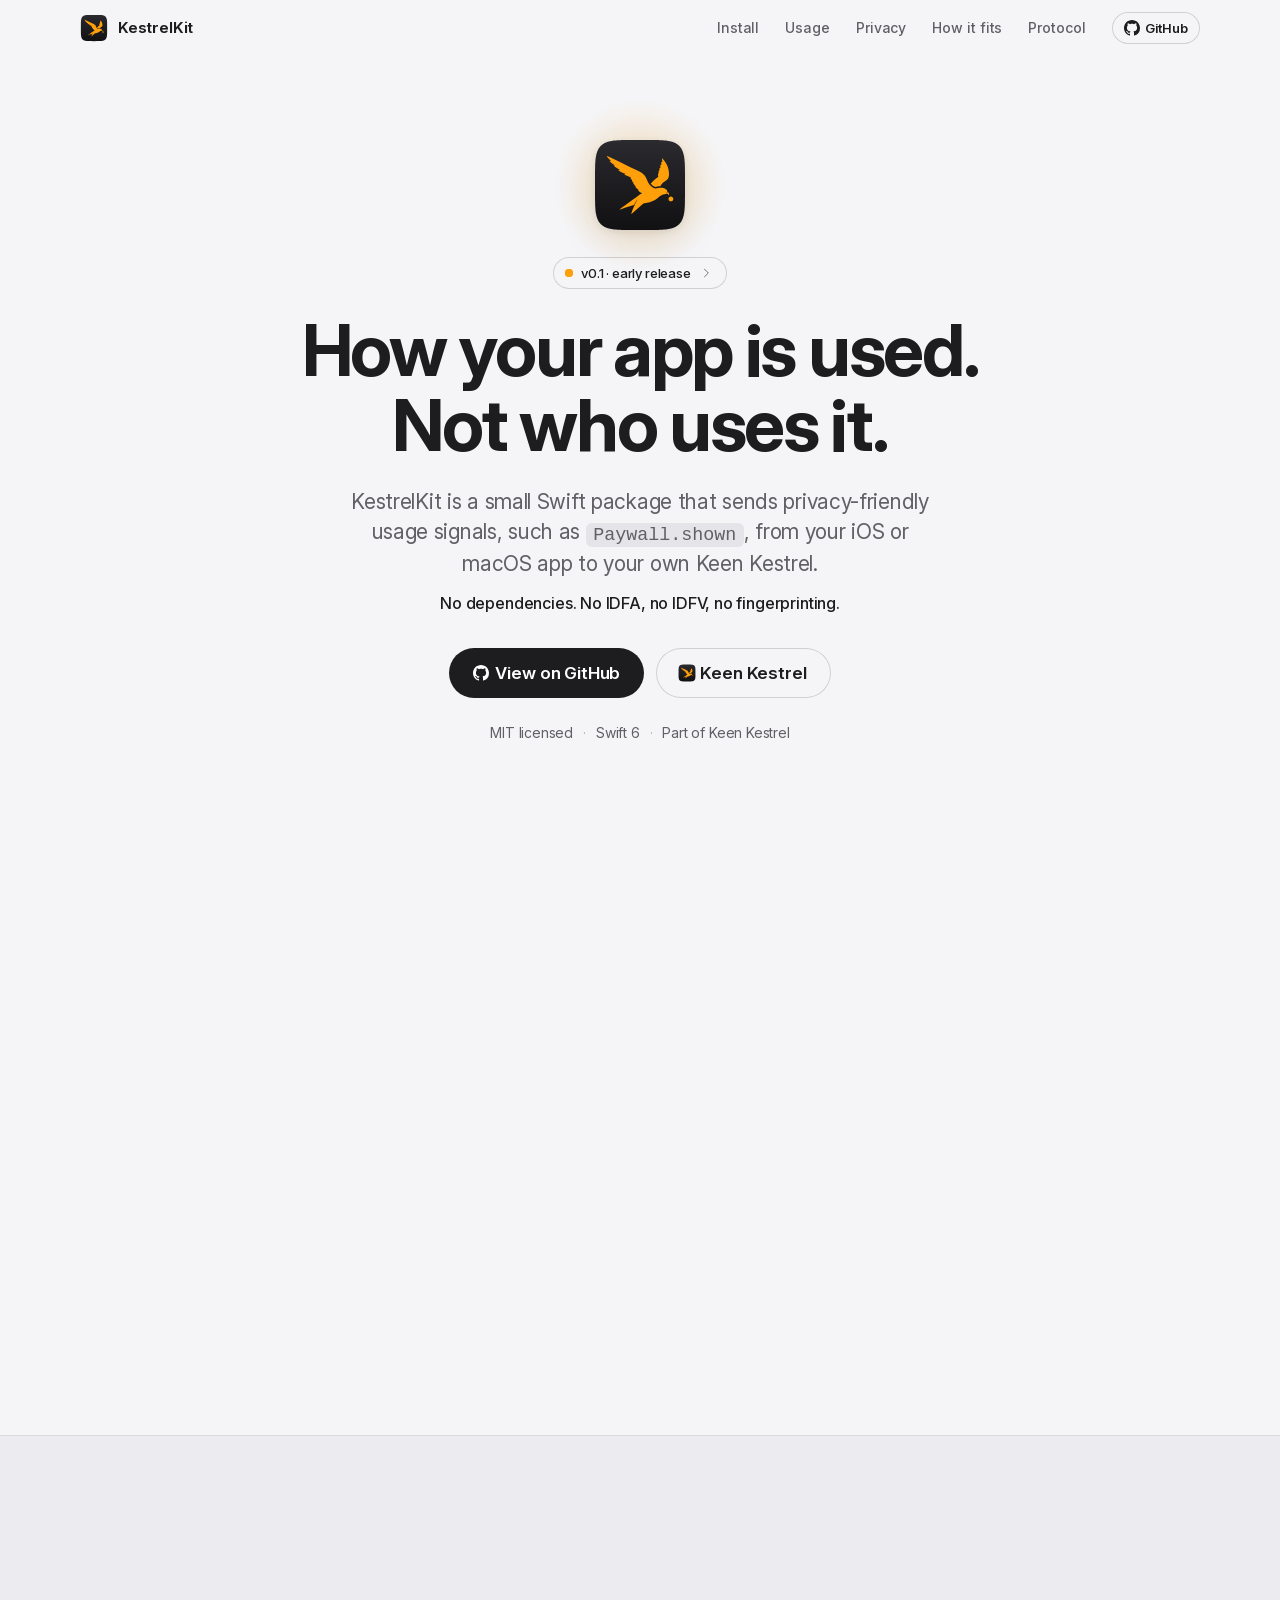
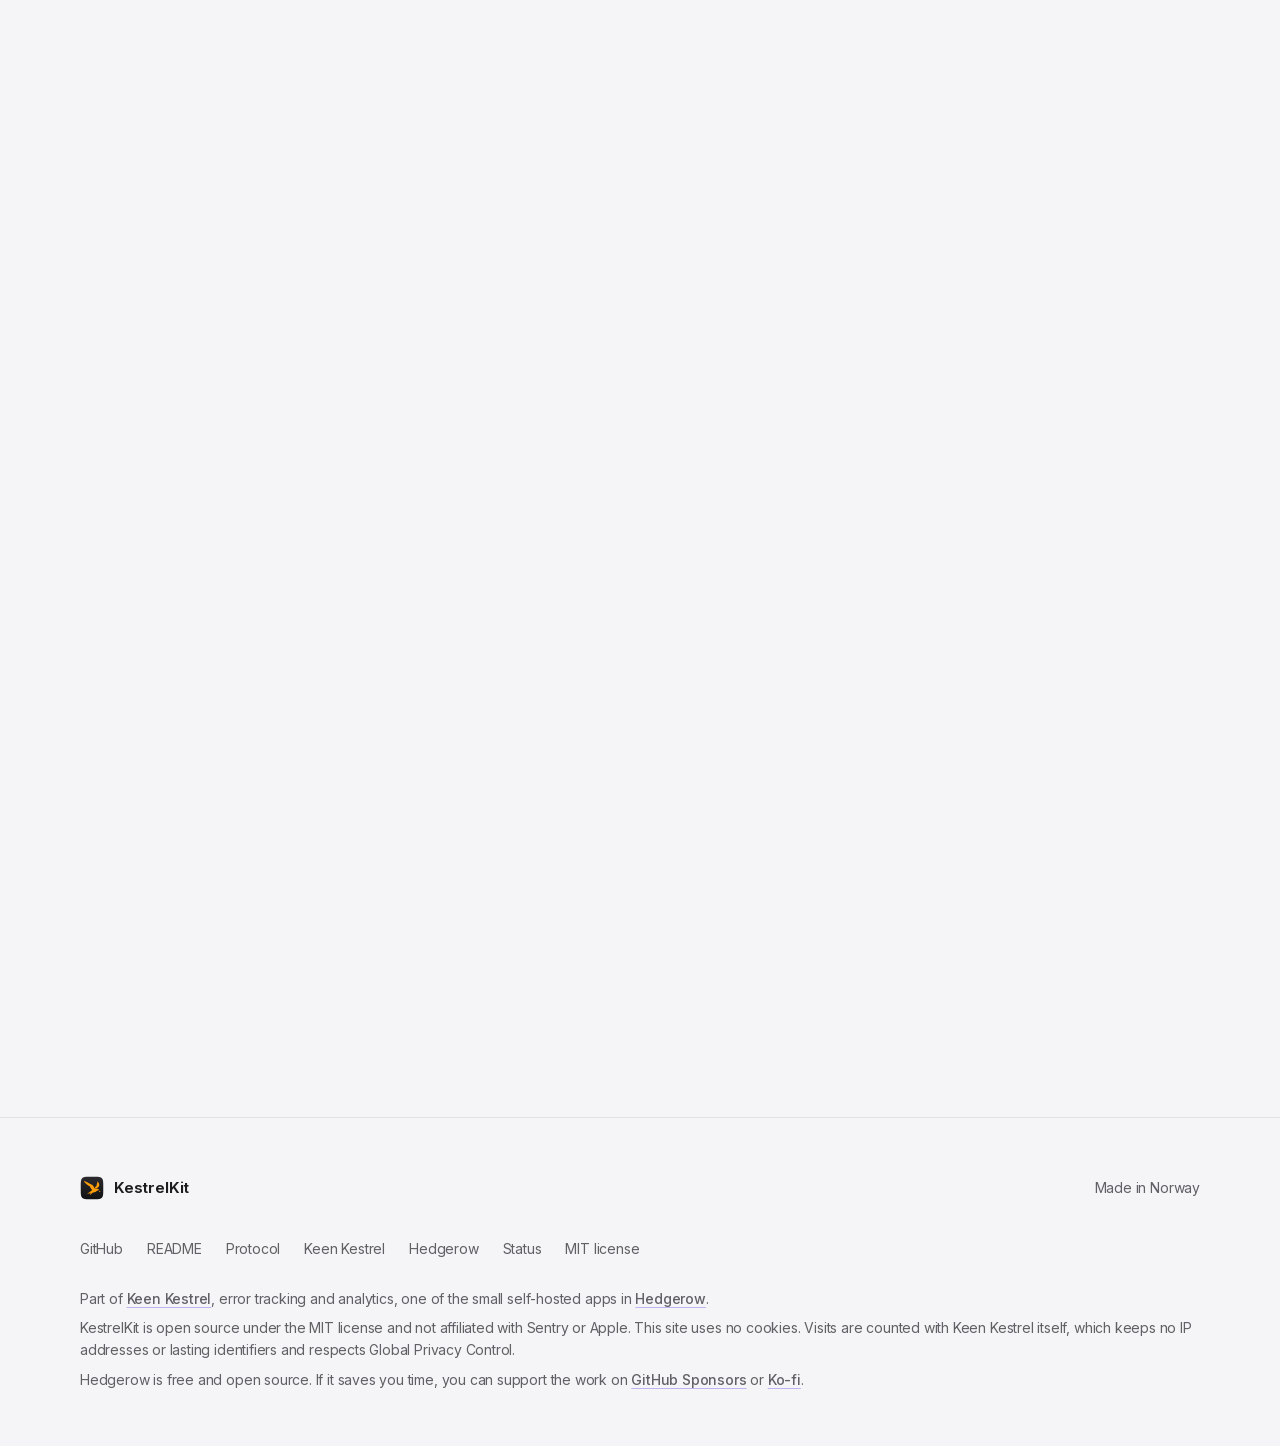
==== commit 2d66a564: "docs: add sponsor links" ====
--- a/site/index.html
+++ b/site/index.html
@@ -422,6 +422,11 @@
           site uses no cookies. Visits are counted with Keen Kestrel itself, which keeps no IP addresses
           or lasting identifiers and respects Global Privacy Control.
         </p>
+        <p class="sibling">
+          Hedgerow is free and open source. If it saves you time, you can support the work on
+          <a href="https://github.com/sponsors/Ferdinand99">GitHub Sponsors</a> or
+          <a href="https://ko-fi.com/ferdinand99">Ko-fi</a>.
+        </p>
       </div>
     </footer>
   </body>
